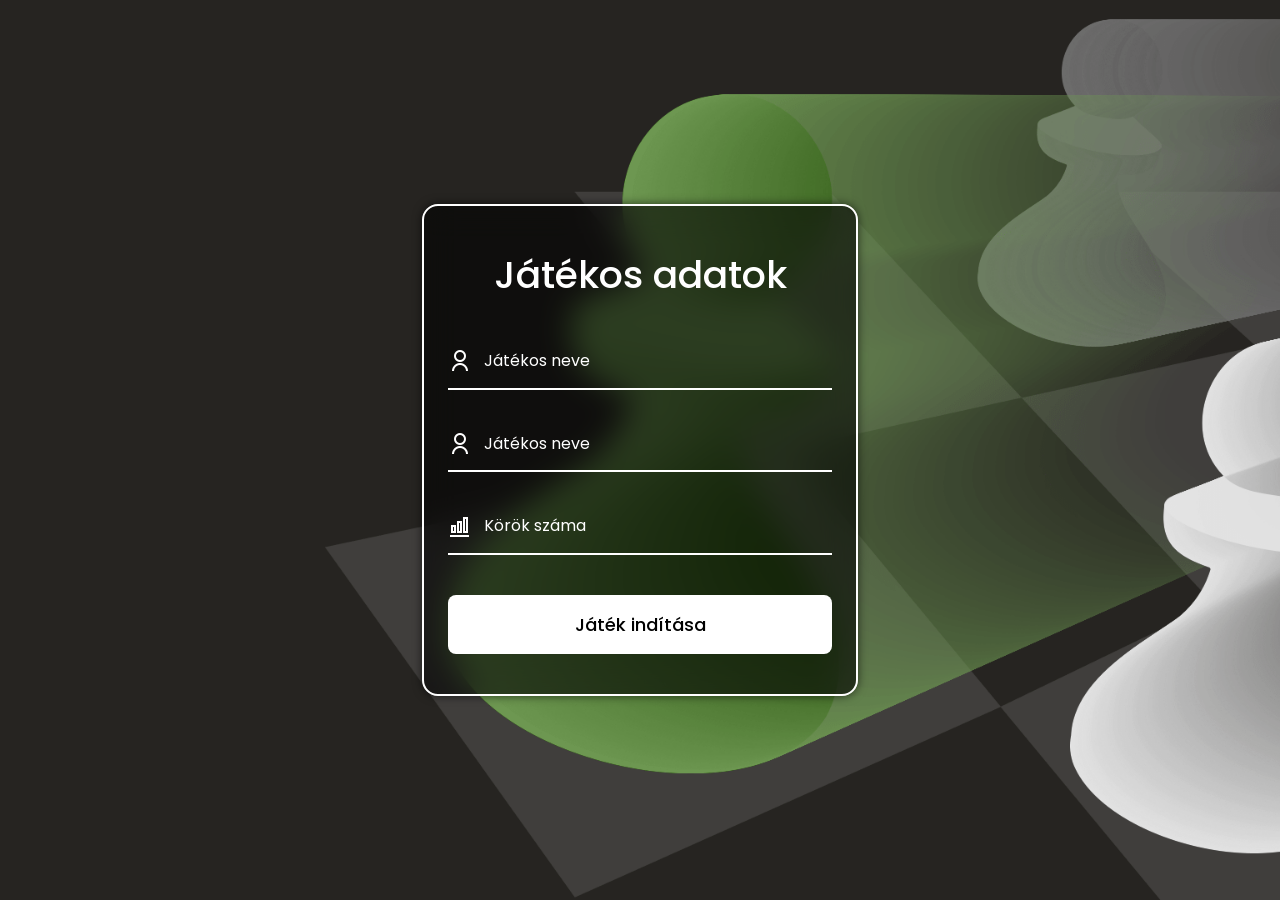
==== index.html @ 1ba5b7ce "Outcome popup, reset game fixes" ====
<!DOCTYPE html>
<html lang="hu">
<head>
    <meta charset="UTF-8">
    <meta name="viewport" content="width=device-width, initial-scale=1.0">
    <meta name="description" content="">
    <meta name="keywords" content="">
    <meta name="author" content="">
    <link rel="icon" href="Assets/Others/favicon.svg" type="image/x-icon">
    <title>Bakonyi Bitfaragó Verseny 2023 - 2. forduló</title>
    <!--======== CSS ========-->
    <link rel="stylesheet" href="Fonts/remixicon.css">
    <link rel="stylesheet" href="CSS/style.css">
    <!--======== SCRIPTS ========-->
    <script defer src="JS/audios.js"></script>
    <script defer src="JS/pieces.js"></script>
    <script defer src="JS/script.js"></script>
</head>
<body>
    <!--======== NOTIFICATIONS ========-->
    <ul class="notifications"></ul>
    <!--======== PLAYER SELECTOR ========-->
    <section class="home active">
        <div class="home-container">
            <img src="Assets/Others/home.png" alt="Főoldal képe" class="home-img">
            <div class="home-data-container">
                <h1 class="home-title">Játékos adatok</h1>
                <div class="home-content">
                    <div class="home-input-container">
                        <i class="ri-user-line home-input-icon"></i>
                        <div class="home-input-box">
                            <input type="text" class="home-input" id="player1" maxlength="15" required>
                            <label for="player1" class="home-input-label">Játékos neve</label>
                        </div>
                    </div>
                    <div class="home-input-container">
                        <i class="ri-user-line home-input-icon"></i>
                        <div class="home-input-box">
                            <input type="text" class="home-input" id="player2" maxlength="15" required>
                            <label for="player2" class="home-input-label">Játékos neve</label>
                        </div>
                    </div>
                    <div class="home-input-container">
                        <i class="ri-numbers-line home-input-icon"></i>
                        <div class="home-input-box">
                            <input type="number" class="home-input" id="rounds" required>
                            <label for="rounds" class="home-input-label">Körök száma</label>
                        </div>
                    </div>
                </div>
                <button class="home-button" id="start">Játék indítása</button>
            </div>
        </div>
    </section>
    <!--======== MAIN ========-->
    <section class="game">
        <div class="game-container">
            <div class="data-container">
                <div class="player-component" data-player="Fekete" data-player-color="b">
                    <img src="Assets/Avatar/1.png" alt="Kép" class="player-avatar">
                    <div class="player-name"></div>
                    <div class="player-ability-container">
                        <div class="player-ability">
                            <div class="spell">
                                <div class="spell-image" data-name="Fagyasztás" title="Következő körből kizárja az ellenfelet"></div>
                            </div>
                        </div>
                        <div class="player-ability">
                            <div class="spell">
                                <div class="spell-image" data-name="Joker" title="A kiválasztott bábunak különleges képességet ad"></div>
                            </div>
                        </div>
                    </div>
                    <div class="player-captured"></div>
                </div>
                <div class="round-counter">
                    <p>Körök száma: <span class="round-number"></span></p>
                    <p>Jelenlegi kör: <span class="curr-round-number">0</span></p>
                </div>
                <div class="player-component" data-player="Fehér" data-player-color="w">
                    <img src="Assets/Avatar/2.png" alt="Kép" class="player-avatar">
                    <div class="player-name"><span>0</span></div>
                    <div class="player-ability-container">
                        <div class="player-ability">
                            <div class="spell">
                                <div class="spell-image" data-name="Fagyasztás" title="Következő körből kizárja az ellenfelet"></div>
                            </div>
                        </div>
                        <div class="player-ability">
                            <div class="spell">
                                <div class="spell-image" data-name="Joker" title="A kiválasztott bábunak különleges képességet ad"></div>
                            </div>
                        </div>
                    </div>
                    <div class="player-captured"></div>
                </div>
            </div>
            <!--======== BOARD ========-->
            <div class="game-board">
                <svg viewBox="0 0 100 150" class="notation">
                    <text x="2" y="3.5">12</text>
                    <text x="2" y="16">11</text>
                    <text x="2" y="28.5">10</text>
                    <text x="2" y="41">9</text>
                    <text x="2" y="53.5">8</text>
                    <text x="2" y="66">7</text>
                    <text x="2" y="78.5">6</text>
                    <text x="2" y="91">5</text>
                    <text x="2" y="103.5">4</text>
                    <text x="2" y="116">3</text>
                    <text x="2" y="128.5">2</text>
                    <text x="2" y="141">1</text>
                    <text x="10.35" y="148.875">a</text>
                    <text x="22.85" y="148.875">b</text>
                    <text x="35.35" y="148.875">c</text>
                    <text x="47.85" y="148.875">d</text>
                    <text x="60.35" y="148.875">e</text>
                    <text x="72.85" y="148.875">f</text>
                    <text x="85.35" y="148.875">g</text>
                    <text x="97.85" y="148.875">h</text>
                </svg>
                <div class="highlight"></div>
                <div class="hover"></div>
            </div>
        </div>
        <!--======== OUTCOME ========-->
        <div class="outcome">
            <span class="layer reset-game"></span>
            <div class="modal-box">
                <i class="ri-vip-crown-2-line"></i>
                <h2>Játék vége!</h2>
                <h3></h3>
                <div class="modal-box-players">
                    <div class="modal-box-player">
                        <img src="Assets/Avatar/1.png">
                        <p>Pontok: <span></span></p>
                    </div>
                    <p>vs</p>
                    <div class="modal-box-player">
                        <img src="Assets/Avatar/2.png">
                        <p>Pontok: <span></span></p>
                    </div>
                </div>
                <div class="modal-buttons">
                    <button class="modal-button" id="home">Főmenü</button>
                    <button class="modal-button reset-game">Újrakezdés</button>
                </div>
            </div>
        </div>
        <!--======== RESET GAME ========-->
        <div class="reset-game-button reset-game"><i class="ri-refresh-line"></i> Újrakezdés</div>
    </section>
</body>
</html>
---- CSS/style.css ----
@import url('https://fonts.googleapis.com/css2?family=Inter:wght@400;500;700&family=Open+Sans:wght@400;500;600&family=Poppins:wght@400;500;600&display=swap');

/* ========== REUSABLE ========== */
:root{
    --primary-color: #474448;
    --secondary-color: #706F6F;
    --text-color: #B0B5B3;
    --title-color: #F1F0EA;
    --white-color: #fff;

    --success: #0ABF30;
    --error: #E24D4C;
    --warning: #E9BD0C;
    --info: #3498DB;

    --font-family: 'Poppins', sans-serif;

    --font-size-1: 38px;
    --font-size-2: 32px;
    --font-size-3: 24px;
    --font-size-4: 18px;

    --font-weight-400: 400;
    --font-weight-500: 500;
    --font-weight-600: 600;

    --transition-1: 0.25s ease;
    --transition-2: 0.5s ease-in-out;
}

*{
    margin: 0;
    padding: 0;
    box-sizing: border-box;
    font-family: var(--font-family), Helvetica, sans-serif;
    user-select: none;
    -moz-user-select: none;
    -webkit-text-select: none;
    -webkit-user-select: none;
    -webkit-user-drag: none;
}

body{
    display: flex;
    justify-content: center;
    align-items: center;
    min-height: 100dvh;
    background: var(--primary-color);
}

main{
    display: flex;
    justify-content: center;
    margin: 0;
}

.container{
    max-width: 1024px;
    height: 100%;
    margin-inline: 1.5rem;
}

input,
button{
    border: none;
    outline: none;
}

a{
    text-decoration: none;
}

li{
    list-style: none;
}

img{
    max-width: 100%;
    height: auto;
}

.section-title{
    position: relative;
    text-align: center;
    font-size: var(--font-size-1);
    font-weight: var(--font-weight-600);
    color: var(--title-color);
    margin: 1.5rem 0 1.5rem 1.5rem;
}

.horizontal-rule{
    max-width: 80%;
    margin: 0 auto;
    border: 1px solid var(--text-color);
    margin-top: 1rem;
    margin-bottom: 1rem;
}

/* ========== ACTIVE SECTION ========== */
section{
    display: none;
}

section.active{
    display: block;
    animation: fade 0.7s ease backwards;
}

@keyframes fade{
    0%{
        opacity: 0;
    }
    100%{
        opacity: 1;
    }
}

/* ========== SCROLLBAR ========== */
::-webkit-scrollbar{
    width: 0.6rem;
    border-radius: 0.5rem;
    background-color: var(--primary-color);
}

::-webkit-scrollbar-thumb{
    border-radius: 0.5rem;
    background-color: var(--secondary-color);
}

::-webkit-scrollbar-thumb:hover{
    background-color: var(--text-color);
}

/* ========== HOME ========== */
.home-container{
    position: relative;
    display: flex;
    height: 100vh;
    width: 100vw;
    justify-content: center;
    align-items: center;
}

.home-img{
    position: absolute;
    width: 100%;
    height: 100%;
    object-fit: cover;
    object-position: center;
}

.home-data-container{
    position: relative;
    background: rgba(0, 0, 0, 0.6);
    box-shadow: 0 0 10px rgba(0, 0, 0, 0.6);
    border: 2px solid var(--white-color);
    margin-inline: 1.5rem;
    padding: 2.5rem 1.5rem;
    border-radius: 1rem;
    backdrop-filter: blur(1rem);
}

.home-title{
    text-align: center;
    font-size: var(--font-size-1);
    font-weight: var(--font-weight-500);
    color: var(--white-color);
    margin-bottom: 2rem;
}

.home-content,
.home-input-container{
    display: grid;
}

.home-content{
    row-gap: 1.75rem;
    margin-bottom: 1.5rem;
}

.home-input-container{
    grid-template-columns: max-content 1fr;
    align-items: center;
    column-gap: 0.75rem;
    border-bottom: 2px solid var(--white-color);
}

.home-input-icon{
    font-size: var(--font-size-3);
    color: var(--white-color);
}

.home-input-box{
    position: relative;
    width: 100%;
    padding-block: 0.8rem;
    color: var(--white-color);
    z-index: 1;
}

.home-input{
    position: relative;
    width: 100%;
    background: none;
    color: var(--white-color);
    font-size: var(--font-size-4);
}

.home-input::-webkit-outer-spin-button,
.home-input::-webkit-inner-spin-button{
    -webkit-appearance: none;
    margin: 0;
}

.home-input-label{
    position: absolute;
    left: 0;
    top: 13px;
    font-weight: var(--font-weight-400);
    transition: var(--transition-1);
}

.home-button{
    width: 100%;
    margin-top: 1rem;
    padding: 1rem;
    border-radius: 0.5rem;
    background-color: var(--white-color);
    font-weight: var(--font-weight-500);
    font-size: var(--font-size-4);
    cursor: pointer;
}

.home-input:focus + .home-input-label,
.home-input:valid + .home-input-label{
    top: -12px;
    font-size: 15px;
}

/* ========== PLAYER SELECTOR ========== */
.player-container{
    display: flex;
    flex-direction: column;
    justify-content: center;
    align-items: center;
    gap: 3.5rem;
    margin-top: 2.5rem;
}

.player-input{
    position: relative;
    width: 250px;
}

.player-input input{
    text-align: center;
    width: 100%;
    padding: 10px;
    border: 1px solid var(--secondary-color);
    background: var(--primary-color);
    color: var(--title-color);
    font-size: var(--font-size-3);
    border-radius: 5px;
    outline: none;
}

.player-input span{
    position: absolute;
    left: calc(50% - 75px);
    padding: 10px;
    pointer-events: none;
    font-size: var(--font-size-3);
    color: var(--text-color);
    text-transform: uppercase;
    transition: var(--transition-1);
}

.player-input input:valid ~ span,
.player-input input:focus ~ span{
    color: var(--title-color);
    transform: translateY(-18px);
    font-size: var(--font-size-3);
    padding: 0 10px;
    background: var(--primary-color);
    border-left: 1px solid var(--title-color);
    border-right: 1px solid var(--title-color);
}

.player-input input:valid,
.player-input input:focus{
    border: 1px solid var(--title-color);
}

.player-input input::-webkit-outer-spin-button,
.player-input input::-webkit-inner-spin-button{
    -webkit-appearance: none;
    margin: 0;
}

.button{
    display: grid;
    place-items: center;
    height: 60px;
    width: 150px;
    font-size: var(--font-size-4);
    background: var(--secondary-color);
    color: var(--text-color);
    border-radius: 5px;
    overflow: hidden;
    cursor: pointer;
    transition: var(--transition-1);
}

.button:hover{
    background: var(--title-color);
    color: var(--primary-color);
}

.player-input-err{
    border: 1px solid #e91e63 !important;
    animation: bounce 0.5s cubic-bezier(.175, .885, .32, 1.275);
}

@keyframes bounce{
    0%{
        transform: translateX(0);
    }
    25%{
        transform: translateX(20px);
    }
    50%{
        transform: translateX(-20px);
    }
    100%{
        transform: translateX(0);
    }
}

/* ========== BOARD ========== */
.reset-game-button{
    position: fixed;
    bottom: 1rem;
    left: 1rem;
    font-size: var(--font-size-4);
    font-weight: var(--font-weight-400);
    color: var(--title-color);
    cursor: pointer;
}

.game-container{
    display: flex;
    gap: 4.5rem;
}

.data-container{
    display: flex;
    flex-direction: column;
    align-items: center;
    justify-content: center;
    row-gap: 3rem;
}

.game-board{
    position: relative;
    width: 480px;
    height: 720px;
    background-image: url(/Assets/Board/board.png);
    background-size: 100%;
    border-radius: 3px;
}

.notation{
    position: absolute;
    left: 0;
    top: 0;
    transform: translate(-5%, 2.6%);
}

.notation text{
    fill: var(--title-color);
    opacity: 0.7;
    font-size: 2.5px;
    font-weight: var(--font-weight-500);
}

.player-component{
    position: relative;
    display: flex;
    flex-direction: column;
    justify-content: flex-start;
    align-items: center;
    max-width: 100%;
    gap: 1.2rem;
}

.player-avatar{
    position: relative;
    overflow: hidden;
    border-radius: 0.3rem;
    max-width: 75px;
    max-height: 75px;
}

.player-name{
    color: var(--title-color);
    font-size: var(--font-size-4);
}

.player-name span{
    position: relative;
    color: var(--text-color);
    font-size: 1rem;
    margin-left: 0.5rem;
}

.player-name span::before{
    content: '+';
    margin-right: 0.15rem;
}

.player-captured{
    display: flex;
    flex-wrap: wrap;
    align-items: center;
    justify-content: center;
    gap: 0.2rem;
    height: 1.5rem;
    width: 14rem;
}

.player-captured > span{
    display: inline-block;
    background-repeat: no-repeat;
    background-size: 100%;
    background-color: var(--text-color);
    border-radius: 0.5rem;
    height: 1.5rem;
    width: 1.5rem;
}

.round-counter p{
    font-size: var(--font-size-3);
    font-weight: var(--font-weight-500);
    color: var(--text-color);
}

.round-counter p span{
    color: var(--title-color);
}

.player-ability-container{
    display: flex;
    justify-content: space-between;
    gap: 0.5rem;
}

.player-ability{
    height: 45px;
    width: 45px;
    cursor: pointer;
}

.player-ability .spell{
    height: 100%;
    width: 100%;
    background-color: #779954;
    border-radius: 0.3rem;
    padding: 0.2rem;
    overflow: hidden;
}

.player-ability .spell.inactive{
    opacity: 0.2;
    cursor: not-allowed;
}

.player-ability .spell-image{
    width: 100%;
    height: 100%;
    background-position: 50% 100%;
    background-repeat: no-repeat;
    background-size: contain;
}

[data-name="Fagyasztás"]{
    background-image: url(/Assets/Ability/freeze.png); /*Forrás: https: //thenounproject.com/browse/icons/term/freeze/ */
}

[data-name="Joker"]{
    background-image: url(/Assets/Ability/joker.png); /* Forrás: https: //thenounproject.com/icon/joker-3370729/ */
}

/* ========== WHITE CAPTURED FIGURES ========== */
/* Az összes felhasznált bábu és a játéktábla a chess.com hivatalos oldaláról származik */
[data-piece="wp"]{
    background-image: url(/Assets/Figures/wp.png);
}

[data-piece="wr"]{
    background-image: url(/Assets/Figures/wr.png);
}

[data-piece="wn"]{
    background-image: url(/Assets/Figures/wn.png);
}

[data-piece="wb"]{
    background-image: url(/Assets/Figures/wb.png);
}

[data-piece="wq"]{
    background-image: url(/Assets/Figures/wq.png);
}

[data-piece="wk"]{
    background-image: url(/Assets/Figures/wk.png);
}

/* ========== BLACK CAPTURED FIGURES ========== */
[data-piece="bp"]{
    background-image: url(/Assets/Figures/bp.png);
}

[data-piece="br"]{
    background-image: url(/Assets/Figures/br.png);
}

[data-piece="bn"]{
    background-image: url(/Assets/Figures/bn.png);
}

[data-piece="bb"]{
    background-image: url(/Assets/Figures/bb.png);
}

[data-piece="bq"]{
    background-image: url(/Assets/Figures/bq.png);
}

[data-piece="bk"]{
    background-image: url(/Assets/Figures/bk.png);
}

/* ========== BOARD FIGURES ========== */
.piece{
    position: absolute;
    overflow: hidden;
    left: 0;
    top: 0;
    background-size: 100%;
    cursor: grab;
    height: 8.333333333333%;
    width: 12.5%;
    z-index: 2;
}

.piece[data-direction="up"]::before,
.piece[data-direction="down"]::before{
    position: absolute;
    font-size: var(--font-size-4);
    font-weight: var(--font-weight-600);
    color: var(--primary-color);
    left: 0.25rem;
    z-index: 3;
}

.piece[data-direction="up"]::before{
    content: '\2191';
    top: 0.15rem;
}

.piece[data-direction="down"]::before{
    content: '\2193';
    bottom: 0.15rem;
}

.highlight{
    position: absolute;
    top: 0;
    left: 0;
    width: 12.5%;
    height: 8.333333333333%;
    background-color: rgba(255, 255, 51);
    opacity: 0;
}

.hover{
    position: absolute;
    top: 0;
    left: 0;
    width: 12.5%;
    height: 8.333333333333%;
    background: none;
    border: 3px inset var(--text-color);
    opacity: 0;
}

.hint{
    position: absolute;
    top: 0;
    left: 0;
    width: 12.5%;
    height: 8.333333333333%;
    border-radius: 50%;
    background-clip: content-box;
    padding: 4.2%;
    background-color: rgba(0,0,0,0.1);
}

[data-hint="capture-hint"]{
    position: absolute;
    top: 0;
    left: 0;
    width: 12.5%;
    height: 8.333333333333%;
    border-radius: 50%;
    background-clip: content-box;
    border: 5px solid rgba(0, 0, 0, .1);
    z-index: 100;
}

/* ========== NOTIFICATIONS ========== */
.notifications{
    position: fixed;
    top: 1rem;
    right: 1rem;
    z-index: 100;
}

.notifications :where(.toast, .column){
    display: flex;
    align-items: center;
}

.notifications .toast{
    position: relative;
    width: 400px;
    list-style: none;
    border-radius: 1rem;
    padding: 1rem;
    margin-bottom: 1rem;
    background: var(--secondary-color);
    border-left: 0.25rem solid var(--title-color);
    color: var(--title-color);
    justify-content: space-between;
    overflow: hidden;
    transition: var(--transition-2);
}

.notifications .toast::before{
    position: absolute;
    content: '';
    height: 3px;
    width: 100%;
    bottom: 0;
    right: 0;
    animation: fade 5s linear forwards;
}

@keyframes fade{
    100%{
        right: 100%;
    }
}

.toast.success::before{
    background: var(--success);
}

.toast.success .column i{
    color: var(--success);
}

.toast.error::before{
    background: var(--error);
}

.toast.error .column i{
    color: var(--error);
}

.toast.warning::before{
    background: var(--warning);
}

.toast.warning .column i{
    color: var(--warning);
}

.toast.info::before{
    background: var(--info);
}

.toast.info .column i{
    color: var(--info);
}

.toast .column i{
    font-size: var(--font-size-3);
}

.toast .column span{
    font-size: 1rem;
    margin-left: 1rem;
}

.toast i:last-child{
    cursor: pointer;
}

/* ========== OUTCOME ========== */
.outcome{
    position: fixed;
    justify-content: center;
    align-items: center;
    top: 0;
    left: 0;
    width: 100%;
    height: 100%;
    display: none;
    pointer-events: none;
    transition: var(--transition-2);
    z-index: 100;
}

.outcome.active{
    display: flex;
    pointer-events: auto;
}

.outcome .layer{
    position: absolute;
    top: 0;
    left: 0;
    width: 100%;
    height: 100%;
    background: rgba(0, 0, 0, 0.7);
}

.modal-box{
    display: flex;
    flex-direction: column;
    align-items: center;
    justify-content: center;
    max-width: 380px;
    width: 100%;
    border-radius: 1rem;
    background-color: var(--title-color);
    padding: 1.5rem 1rem;
    z-index: 110;
}

.modal-box i{
    font-size: var(--font-size-1);
    font-weight: var(--font-weight-400);
    color: var(--primary-color);
}

.modal-box h2,
.modal-box h3{
    color: var(--primary-color);
    font-weight: var(--font-weight-600);
}

.modal-box h3 span{
    color: var(--success);
}

.modal-box .modal-box-players{
    display: flex;
    justify-content: center;
    align-items: center;
    margin-top: 1.5rem;
    gap: 1.5rem;
}

.modal-box .modal-box-players img{
    border: 4px solid var(--primary-color);
    max-width: 70px;
    height: auto;
}

.modal-box .modal-box-players img[data-winner]{
    border: 4px solid var(--success);
}

.modal-box .modal-box-players > p{
    font-size: var(--font-size-3);
    font-weight: var(--font-weight-500);
    color: var(--primary-color);
    margin-bottom: 1.5rem;
}

.modal-box-points{
    display: flex;
    justify-content: space-between;
    align-items: center;
    margin-top: 1.5rem;
    width: 100%;
    padding: 0 6rem;
}

.modal-buttons{
    display: flex;
    justify-content: center;
    align-items: center;
    gap: 1.5rem;
    margin-top: 1.5rem;
}

.modal-button{
    font-size: var(--font-size-4);
    font-weight: var(--font-weight-400);
    color: var(--white-color);
    padding: 0.5rem 1rem;
    border: none;
    background: var(--primary-color);
    border-radius: 0.5rem;
    box-shadow: 0 5px 10px rgba(0, 0, 0, 0.1);
    cursor: pointer;
    transition: var(--transition-1);
}

.modal-button:hover{
    background: var(--white-color);
    color: var(--primary-color);
    box-shadow: inset 0 0 5px var(--primary-color);
}

/* ========== MEDIA QUERY ========== */
@media screen and (max-width: 800px){
    section{
        display: none !important;
    }
    body::before{
        content: "Ez a felbontás nem támogatott! :(";
        font-size: var(--font-size-1);
        font-weight: var(--font-weight-600);
        color: var(--title-color);
        text-align: center;
        display: block;
        padding: 20px;
    }
}
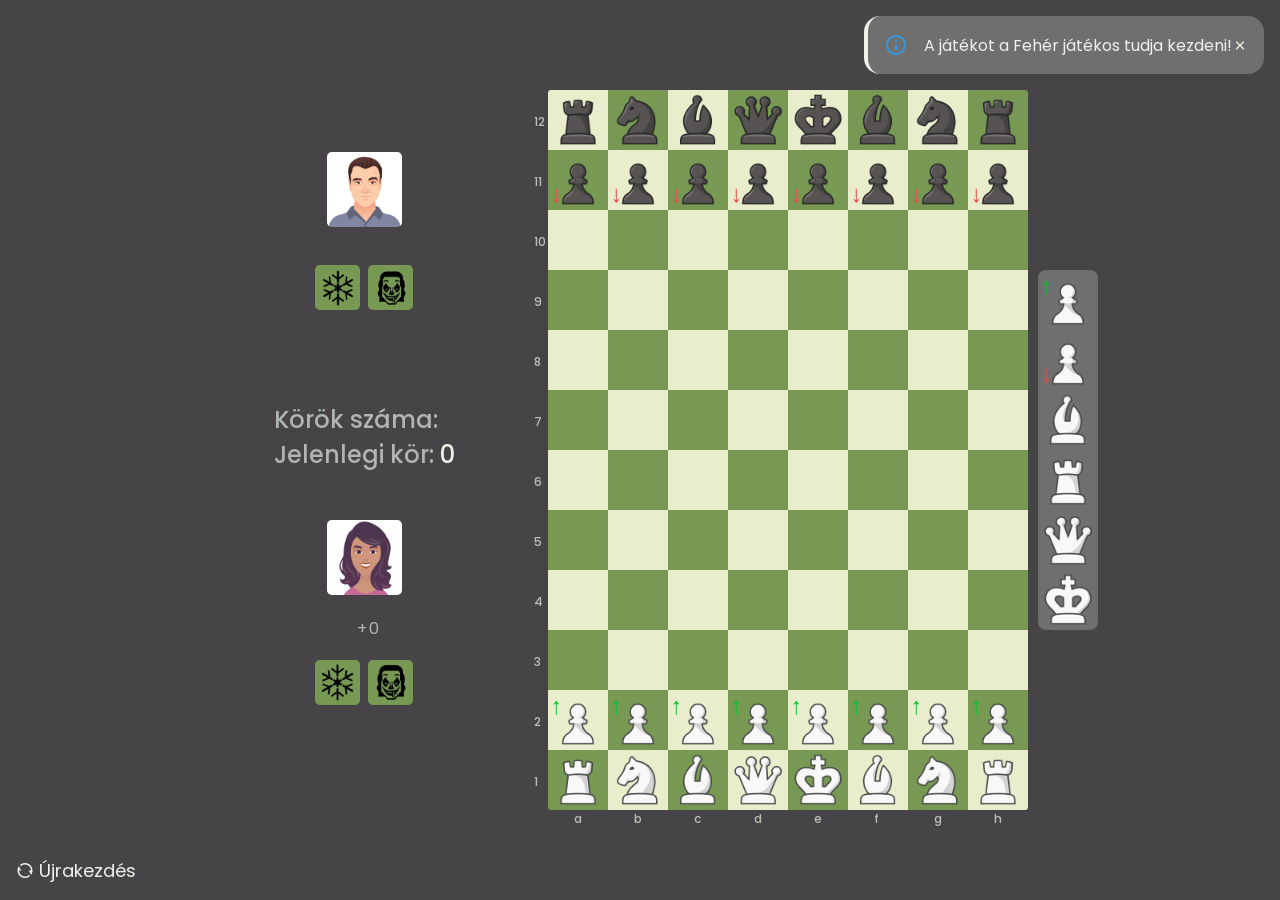
==== commit 0b520961: "Joker selection css update" ====
--- a/index.html
+++ b/index.html
@@ -20,7 +20,7 @@
     <!--======== NOTIFICATIONS ========-->
     <ul class="notifications"></ul>
     <!--======== PLAYER SELECTOR ========-->
-    <section class="home active">
+    <section class="home">
         <div class="home-container">
             <img src="Assets/Others/home.png" alt="Főoldal képe" class="home-img">
             <div class="home-data-container">
@@ -53,7 +53,7 @@
         </div>
     </section>
     <!--======== MAIN ========-->
-    <section class="game">
+    <section class="game active">
         <div class="game-container">
             <div class="data-container">
                 <div class="player-component" data-player="Fekete" data-player-color="b">
@@ -121,6 +121,38 @@
                 </svg>
                 <div class="highlight"></div>
                 <div class="hover"></div>
+                <div class="promotion active">
+                    <!---
+                    data-piece is loaded from js in the same color as the selected piece
+                    every piece except the selected (if its not a pawn both direction (up/down))
+                    
+                        function getOtherPieces(selectedPieceName) {
+                        const selectedPieceColor = selectedPieceName.charAt(0);
+                        return pieces.filter(piece => piece.name.charAt(0) === selectedPieceColor && piece.name !== selectedPieceName)
+                                    .map(piece => piece.name);
+                    }
+
+                    // Example usage:
+                    const selectedPieceName = 'wp'; // Example: The selected piece is a white pawn
+                    const otherPieces = getOtherPieces(selectedPieceName);
+
+                    1. add highlight if there is a preselected element
+                       remove if there was a click on an element
+                    2. get the attribute from the promotion piece and set it to the preselected
+
+                    3. data-original-piece attribute (to save current element)
+                       data-original-direction (for pawn)
+
+                    4. after a step, check if the element has an attribute of data-original-piece -> set back default
+                       check for further attributes (original direction)
+                     -->
+                    <div class="promotion-piece" data-piece="wp" data-direction="up"></div>
+                    <div class="promotion-piece" data-piece="wp" data-direction="down"></div>
+                    <div class="promotion-piece" data-piece="wb"></div>
+                    <div class="promotion-piece" data-piece="wr"></div>
+                    <div class="promotion-piece" data-piece="wq"></div>
+                    <div class="promotion-piece" data-piece="wk"></div>
+                </div>
             </div>
         </div>
         <!--======== OUTCOME ========-->
--- a/CSS/style.css
+++ b/CSS/style.css
@@ -555,23 +555,29 @@
 }
 
 .piece[data-direction="up"]::before,
-.piece[data-direction="down"]::before{
-    position: absolute;
-    font-size: var(--font-size-4);
+.promotion-piece[data-direction="up"]::before,
+.piece[data-direction="down"]::before,
+.promotion-piece[data-direction="down"]::before{
+    position: absolute;
+    font-size: var(--font-size-3);
     font-weight: var(--font-weight-600);
     color: var(--primary-color);
-    left: 0.25rem;
+    left: 0.15rem;
     z-index: 3;
 }
 
-.piece[data-direction="up"]::before{
+.piece[data-direction="up"]::before,
+.promotion-piece[data-direction="up"]::before{
     content: '\2191';
     top: 0.15rem;
-}
-
-.piece[data-direction="down"]::before{
+    color: var(--success);
+}
+
+.piece[data-direction="down"]::before,
+.promotion-piece[data-direction="down"]::before{
     content: '\2193';
     bottom: 0.15rem;
+    color: var(--error);
 }
 
 .highlight{
@@ -605,6 +611,35 @@
     background-clip: content-box;
     padding: 4.2%;
     background-color: rgba(0,0,0,0.1);
+}
+
+.promotion{
+    position: absolute;
+    display: none;
+    flex-direction: column;
+    right: -70px;
+    top: 180px;
+    background-color: var(--secondary-color);
+    border-radius: 0.5rem;
+}
+
+.promotion.active{
+    display: flex;
+}
+
+.promotion-piece{
+    position: relative;
+    background-size: 100%;
+    overflow: hidden;
+    width: 60px;
+    height: 60px;
+    transition: var(--transition-1);
+    border-radius: 0.5rem;
+    cursor: pointer;
+}
+
+.promotion-piece:hover{
+    box-shadow: inset 0 0 5px var(--title-color);
 }
 
 [data-hint="capture-hint"]{
@@ -828,7 +863,7 @@
 }
 
 /* ========== MEDIA QUERY ========== */
-@media screen and (max-width: 800px){
+@media screen and (max-width: 940px){
     section{
         display: none !important;
     }
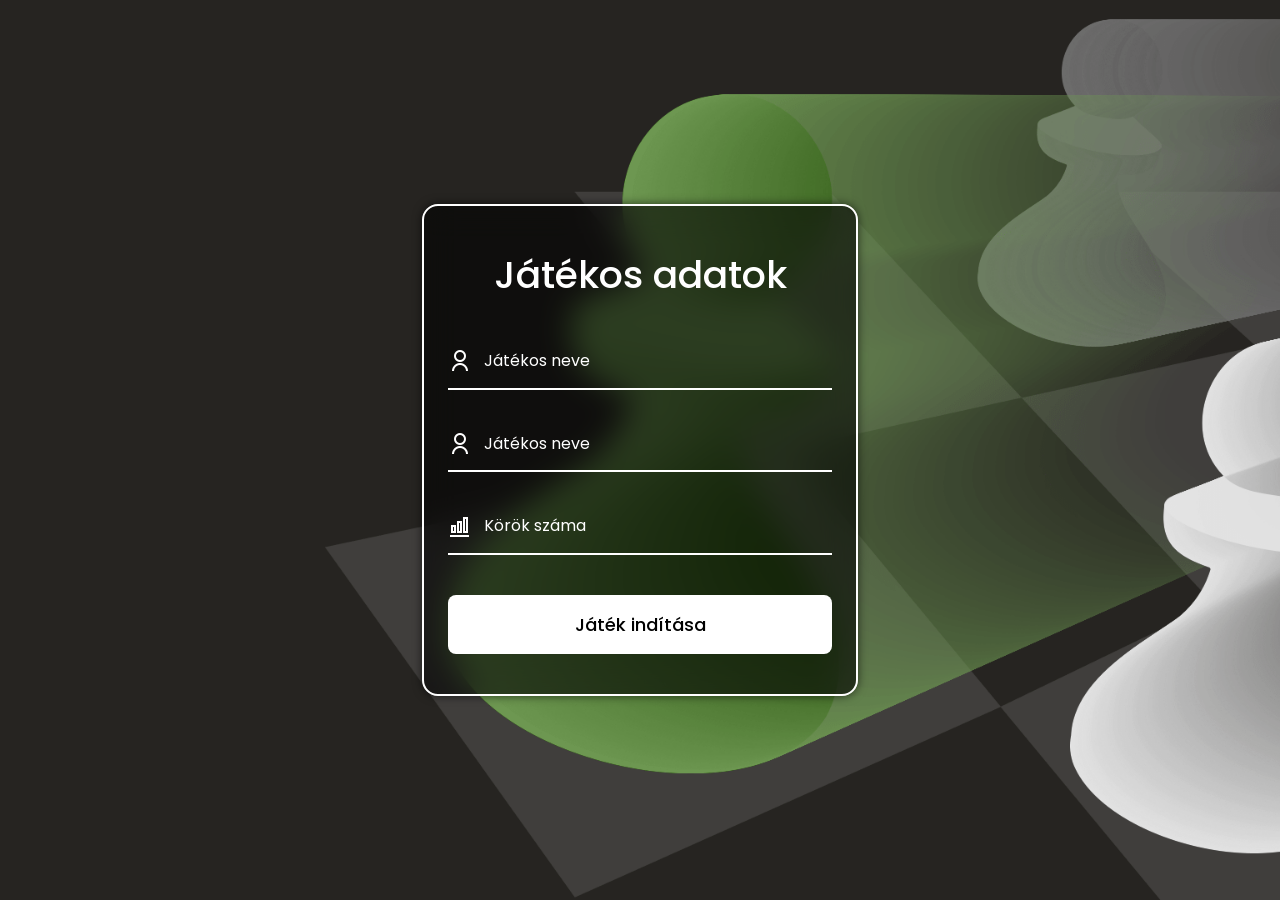
==== commit 1bbbaf8f: "Last step -> check end-game" ====
--- a/index.html
+++ b/index.html
@@ -1,11 +1,13 @@
 <!DOCTYPE html>
 <html lang="hu">
 <head>
+    <!-- !Az összes felhasznált bábu és a játéktábla a chess.com hivatalos oldaláról származik! -->
+    <!--======== METADATA ========-->
     <meta charset="UTF-8">
     <meta name="viewport" content="width=device-width, initial-scale=1.0">
-    <meta name="description" content="">
-    <meta name="keywords" content="">
-    <meta name="author" content="">
+    <meta name="description" content="Játssz online sakkot kihívással! Az alapfelállás a hagyományos sakkhoz hasonló, de a játék szabályai néhány eltéréssel rendelkeznek. Fedezd fel a sakk új dimenzióját ezen izgalmas játék során.">
+    <meta name="keywords" content="online sakk, sakk játék, 8x12 sakk tábla, különleges képességek, joker lépés, dupla lépés">
+    <meta name="author" content="Nyíregyházi Kölcsey Ferenc Gimnázium 12.C Informatika Tagozat">
     <link rel="icon" href="Assets/Others/favicon.svg" type="image/x-icon">
     <title>Bakonyi Bitfaragó Verseny 2023 - 2. forduló</title>
     <!--======== CSS ========-->
@@ -19,8 +21,8 @@
 <body>
     <!--======== NOTIFICATIONS ========-->
     <ul class="notifications"></ul>
-    <!--======== PLAYER SELECTOR ========-->
-    <section class="home">
+    <!--======== HOME ========-->
+    <section class="home active">
         <div class="home-container">
             <img src="Assets/Others/home.png" alt="Főoldal képe" class="home-img">
             <div class="home-data-container">
@@ -53,12 +55,13 @@
         </div>
     </section>
     <!--======== MAIN ========-->
-    <section class="game active">
+    <section class="game">
         <div class="game-container">
+            <!--======== PLAYERS ========-->
             <div class="data-container">
                 <div class="player-component" data-player="Fekete" data-player-color="b">
                     <img src="Assets/Avatar/1.png" alt="Kép" class="player-avatar">
-                    <div class="player-name"></div>
+                    <div class="player-name"><span>0</span></div>
                     <div class="player-ability-container">
                         <div class="player-ability">
                             <div class="spell">
@@ -121,38 +124,7 @@
                 </svg>
                 <div class="highlight"></div>
                 <div class="hover"></div>
-                <div class="promotion active">
-                    <!---
-                    data-piece is loaded from js in the same color as the selected piece
-                    every piece except the selected (if its not a pawn both direction (up/down))
-                    
-                        function getOtherPieces(selectedPieceName) {
-                        const selectedPieceColor = selectedPieceName.charAt(0);
-                        return pieces.filter(piece => piece.name.charAt(0) === selectedPieceColor && piece.name !== selectedPieceName)
-                                    .map(piece => piece.name);
-                    }
-
-                    // Example usage:
-                    const selectedPieceName = 'wp'; // Example: The selected piece is a white pawn
-                    const otherPieces = getOtherPieces(selectedPieceName);
-
-                    1. add highlight if there is a preselected element
-                       remove if there was a click on an element
-                    2. get the attribute from the promotion piece and set it to the preselected
-
-                    3. data-original-piece attribute (to save current element)
-                       data-original-direction (for pawn)
-
-                    4. after a step, check if the element has an attribute of data-original-piece -> set back default
-                       check for further attributes (original direction)
-                     -->
-                    <div class="promotion-piece" data-piece="wp" data-direction="up"></div>
-                    <div class="promotion-piece" data-piece="wp" data-direction="down"></div>
-                    <div class="promotion-piece" data-piece="wb"></div>
-                    <div class="promotion-piece" data-piece="wr"></div>
-                    <div class="promotion-piece" data-piece="wq"></div>
-                    <div class="promotion-piece" data-piece="wk"></div>
-                </div>
+                <div class="promotion"></div>
             </div>
         </div>
         <!--======== OUTCOME ========-->
--- a/CSS/style.css
+++ b/CSS/style.css
@@ -1,5 +1,4 @@
 @import url('https://fonts.googleapis.com/css2?family=Inter:wght@400;500;700&family=Open+Sans:wght@400;500;600&family=Poppins:wght@400;500;600&display=swap');
-
 /* ========== REUSABLE ========== */
 :root{
     --primary-color: #474448;
@@ -78,24 +77,6 @@
     max-width: 100%;
     height: auto;
 }
-
-.section-title{
-    position: relative;
-    text-align: center;
-    font-size: var(--font-size-1);
-    font-weight: var(--font-weight-600);
-    color: var(--title-color);
-    margin: 1.5rem 0 1.5rem 1.5rem;
-}
-
-.horizontal-rule{
-    max-width: 80%;
-    margin: 0 auto;
-    border: 1px solid var(--text-color);
-    margin-top: 1rem;
-    margin-bottom: 1rem;
-}
-
 /* ========== ACTIVE SECTION ========== */
 section{
     display: none;
@@ -237,7 +218,7 @@
     font-size: 15px;
 }
 
-/* ========== PLAYER SELECTOR ========== */
+/* ---------- PLAYER SELECTOR ---------- */
 .player-container{
     display: flex;
     flex-direction: column;
@@ -383,6 +364,7 @@
     font-weight: var(--font-weight-500);
 }
 
+/* ---------- PLAYER DATA ---------- */
 .player-component{
     position: relative;
     display: flex;
@@ -448,6 +430,7 @@
     color: var(--title-color);
 }
 
+/* ---------- ABILITIES ---------- */
 .player-ability-container{
     display: flex;
     justify-content: space-between;
@@ -490,8 +473,7 @@
     background-image: url(/Assets/Ability/joker.png); /* Forrás: https: //thenounproject.com/icon/joker-3370729/ */
 }
 
-/* ========== WHITE CAPTURED FIGURES ========== */
-/* Az összes felhasznált bábu és a játéktábla a chess.com hivatalos oldaláról származik */
+/* ---------- WHITE PIECES ---------- */
 [data-piece="wp"]{
     background-image: url(/Assets/Figures/wp.png);
 }
@@ -516,7 +498,7 @@
     background-image: url(/Assets/Figures/wk.png);
 }
 
-/* ========== BLACK CAPTURED FIGURES ========== */
+/* ---------- BLACK PIECES ---------- */
 [data-piece="bp"]{
     background-image: url(/Assets/Figures/bp.png);
 }
@@ -541,7 +523,7 @@
     background-image: url(/Assets/Figures/bk.png);
 }
 
-/* ========== BOARD FIGURES ========== */
+/* ---------- PIECES ---------- */
 .piece{
     position: absolute;
     overflow: hidden;
@@ -554,9 +536,9 @@
     z-index: 2;
 }
 
-.piece[data-direction="up"]::before,
+.piece[data-piece$="p"][data-direction="up"]::before,
 .promotion-piece[data-direction="up"]::before,
-.piece[data-direction="down"]::before,
+.piece[data-piece$="p"][data-direction="down"]::before,
 .promotion-piece[data-direction="down"]::before{
     position: absolute;
     font-size: var(--font-size-3);
@@ -566,20 +548,21 @@
     z-index: 3;
 }
 
-.piece[data-direction="up"]::before,
+.piece[data-piece$="p"][data-direction="up"]::before,
 .promotion-piece[data-direction="up"]::before{
     content: '\2191';
     top: 0.15rem;
     color: var(--success);
 }
 
-.piece[data-direction="down"]::before,
+.piece[data-piece$="p"][data-direction="down"]::before,
 .promotion-piece[data-direction="down"]::before{
     content: '\2193';
     bottom: 0.15rem;
     color: var(--error);
 }
 
+/* ---------- VISUAL DESIGN ---------- */
 .highlight{
     position: absolute;
     top: 0;
@@ -613,18 +596,15 @@
     background-color: rgba(0,0,0,0.1);
 }
 
+/* ---------- PROMOTION ---------- */
 .promotion{
     position: absolute;
-    display: none;
+    display: flex;
     flex-direction: column;
     right: -70px;
     top: 180px;
     background-color: var(--secondary-color);
     border-radius: 0.5rem;
-}
-
-.promotion.active{
-    display: flex;
 }
 
 .promotion-piece{
@@ -863,7 +843,7 @@
 }
 
 /* ========== MEDIA QUERY ========== */
-@media screen and (max-width: 940px){
+@media screen and (max-width: 920px){
     section{
         display: none !important;
     }
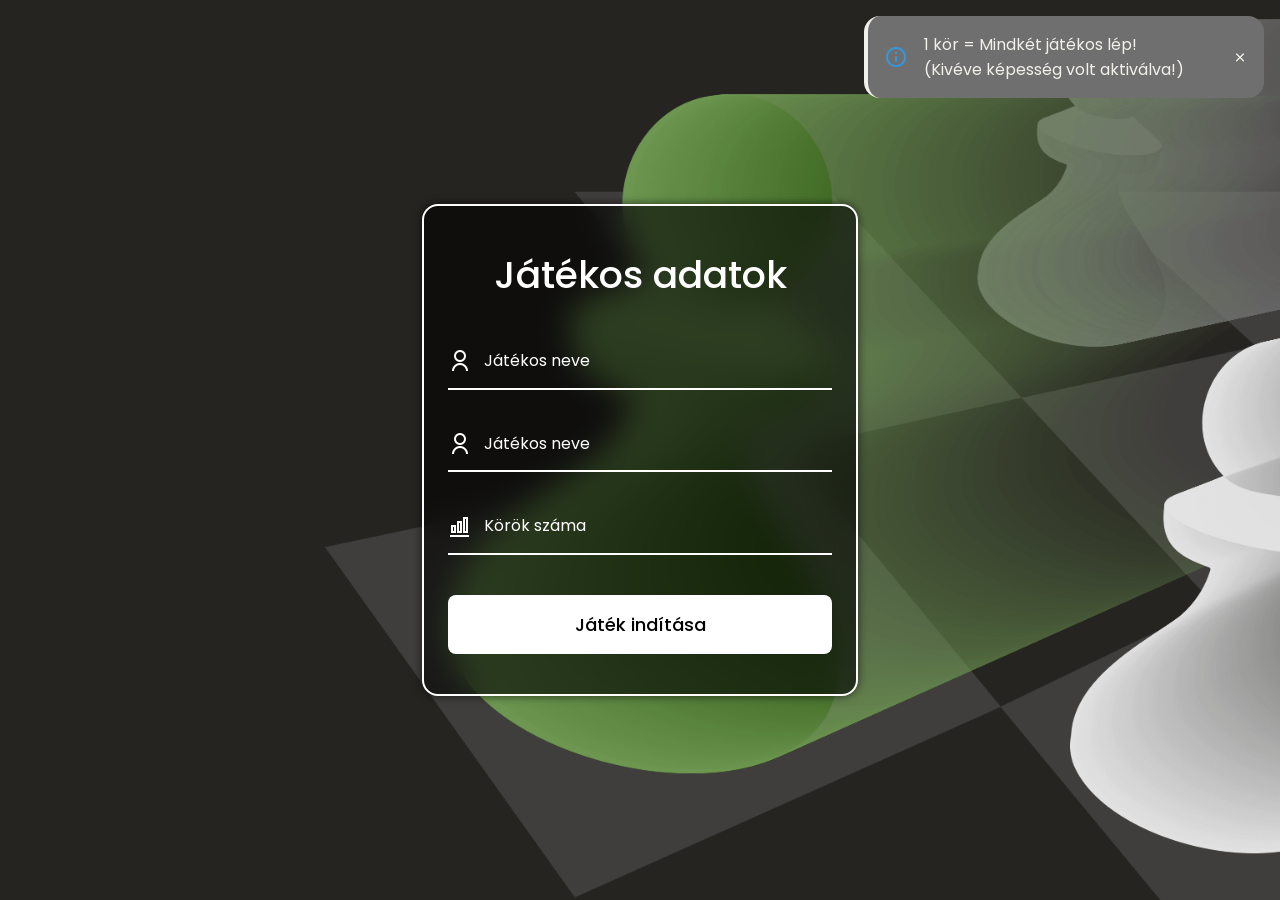
==== commit 0a5798d5: "End-game updates (check for possible steps is needed, if not end-game)" ====
--- a/index.html
+++ b/index.html
@@ -127,8 +127,8 @@
                 <div class="promotion"></div>
             </div>
         </div>
-        <!--======== OUTCOME ========-->
-        <div class="outcome">
+        <!--======== ENDGAME ========-->
+        <div class="endgame">
             <span class="layer reset-game"></span>
             <div class="modal-box">
                 <i class="ri-vip-crown-2-line"></i>
--- a/CSS/style.css
+++ b/CSS/style.css
@@ -542,8 +542,10 @@
 .promotion-piece[data-direction="down"]::before{
     position: absolute;
     font-size: var(--font-size-3);
+    font-size: var(--font-size-3);
     font-weight: var(--font-weight-600);
     color: var(--primary-color);
+    left: 0.15rem;
     left: 0.15rem;
     z-index: 3;
 }
@@ -553,6 +555,7 @@
     content: '\2191';
     top: 0.15rem;
     color: var(--success);
+    color: var(--success);
 }
 
 .piece[data-piece$="p"][data-direction="down"]::before,
@@ -560,6 +563,16 @@
     content: '\2193';
     bottom: 0.15rem;
     color: var(--error);
+    color: var(--error);
+}
+
+.piece[data-original-piece]::after{
+    content: '\2605';
+    position: absolute;
+    top: -0.25rem;
+    right: 0.1rem;
+    color: var(--warning);
+    font-size: var(--font-size-4);
 }
 
 /* ---------- VISUAL DESIGN ---------- */
@@ -723,8 +736,8 @@
     cursor: pointer;
 }
 
-/* ========== OUTCOME ========== */
-.outcome{
+/* ========== ENDGAME ========== */
+.endgame{
     position: fixed;
     justify-content: center;
     align-items: center;
@@ -738,12 +751,12 @@
     z-index: 100;
 }
 
-.outcome.active{
+.endgame.active{
     display: flex;
     pointer-events: auto;
 }
 
-.outcome .layer{
+.endgame .layer{
     position: absolute;
     top: 0;
     left: 0;
@@ -752,7 +765,7 @@
     background: rgba(0, 0, 0, 0.7);
 }
 
-.modal-box{
+.endgame .modal-box{
     display: flex;
     flex-direction: column;
     align-items: center;
@@ -765,23 +778,23 @@
     z-index: 110;
 }
 
-.modal-box i{
+.endgame .modal-box i{
     font-size: var(--font-size-1);
     font-weight: var(--font-weight-400);
     color: var(--primary-color);
 }
 
-.modal-box h2,
-.modal-box h3{
+.endgame .modal-box h2,
+.endgame .modal-box h3{
     color: var(--primary-color);
     font-weight: var(--font-weight-600);
 }
 
-.modal-box h3 span{
+.endgame .modal-box h3 span{
     color: var(--success);
 }
 
-.modal-box .modal-box-players{
+.endgame .modal-box .modal-box-players{
     display: flex;
     justify-content: center;
     align-items: center;
@@ -789,24 +802,24 @@
     gap: 1.5rem;
 }
 
-.modal-box .modal-box-players img{
+.endgame .modal-box .modal-box-players img{
     border: 4px solid var(--primary-color);
     max-width: 70px;
     height: auto;
 }
 
-.modal-box .modal-box-players img[data-winner]{
+.endgame .modal-box .modal-box-players img[data-winner]{
     border: 4px solid var(--success);
 }
 
-.modal-box .modal-box-players > p{
+.endgame .modal-box .modal-box-players > p{
     font-size: var(--font-size-3);
     font-weight: var(--font-weight-500);
     color: var(--primary-color);
     margin-bottom: 1.5rem;
 }
 
-.modal-box-points{
+.endgame .modal-box-points{
     display: flex;
     justify-content: space-between;
     align-items: center;
@@ -815,7 +828,7 @@
     padding: 0 6rem;
 }
 
-.modal-buttons{
+.endgame .modal-buttons{
     display: flex;
     justify-content: center;
     align-items: center;
@@ -823,7 +836,7 @@
     margin-top: 1.5rem;
 }
 
-.modal-button{
+.endgame .modal-button{
     font-size: var(--font-size-4);
     font-weight: var(--font-weight-400);
     color: var(--white-color);
@@ -836,7 +849,7 @@
     transition: var(--transition-1);
 }
 
-.modal-button:hover{
+.endgame .modal-button:hover{
     background: var(--white-color);
     color: var(--primary-color);
     box-shadow: inset 0 0 5px var(--primary-color);
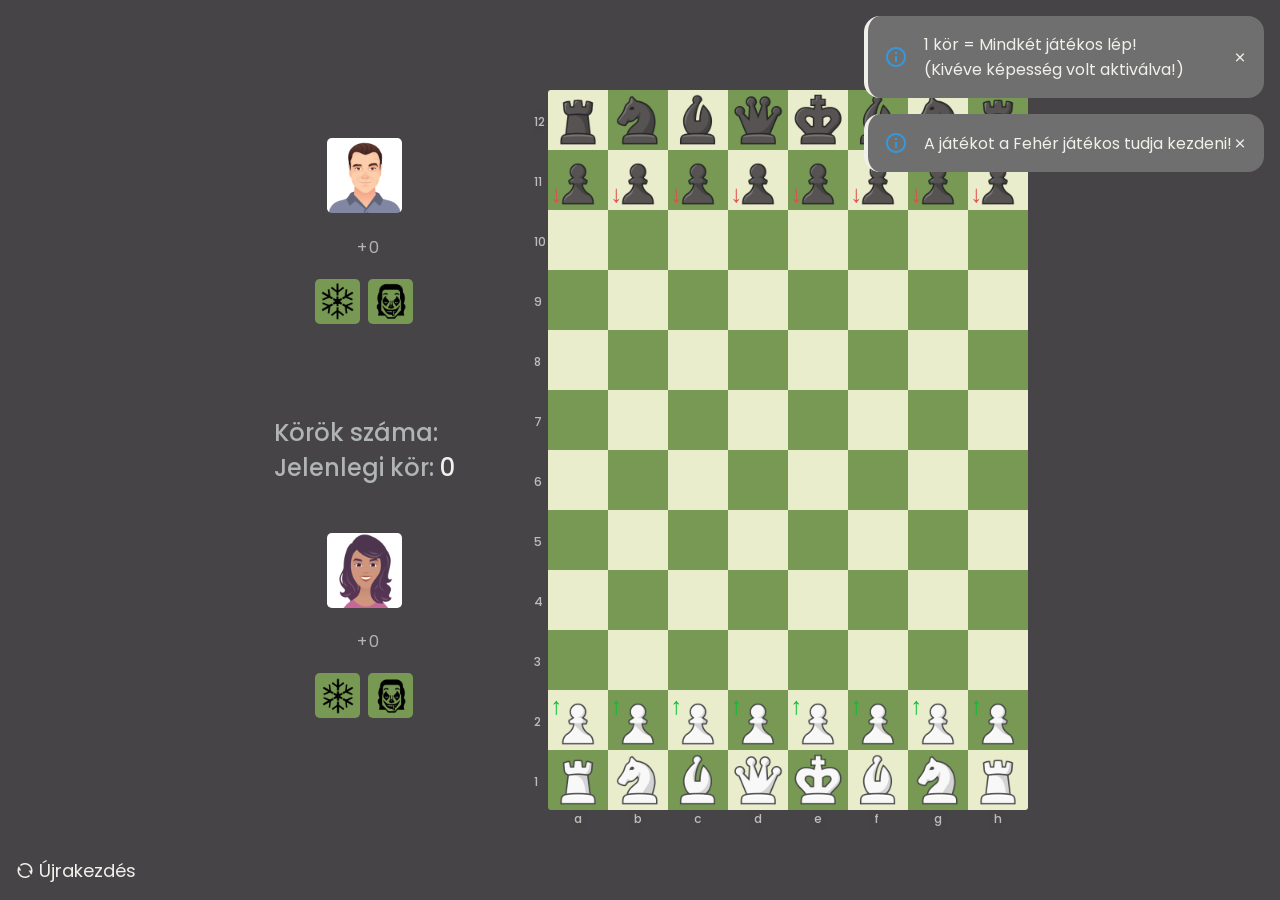
==== commit 4714d32c: "Backup save before responsiveness" ====
--- a/index.html
+++ b/index.html
@@ -22,7 +22,7 @@
     <!--======== NOTIFICATIONS ========-->
     <ul class="notifications"></ul>
     <!--======== HOME ========-->
-    <section class="home active">
+    <section class="home">
         <div class="home-container">
             <img src="Assets/Others/home.png" alt="Főoldal képe" class="home-img">
             <div class="home-data-container">
@@ -55,7 +55,7 @@
         </div>
     </section>
     <!--======== MAIN ========-->
-    <section class="game">
+    <section class="game active">
         <div class="game-container">
             <!--======== PLAYERS ========-->
             <div class="data-container">
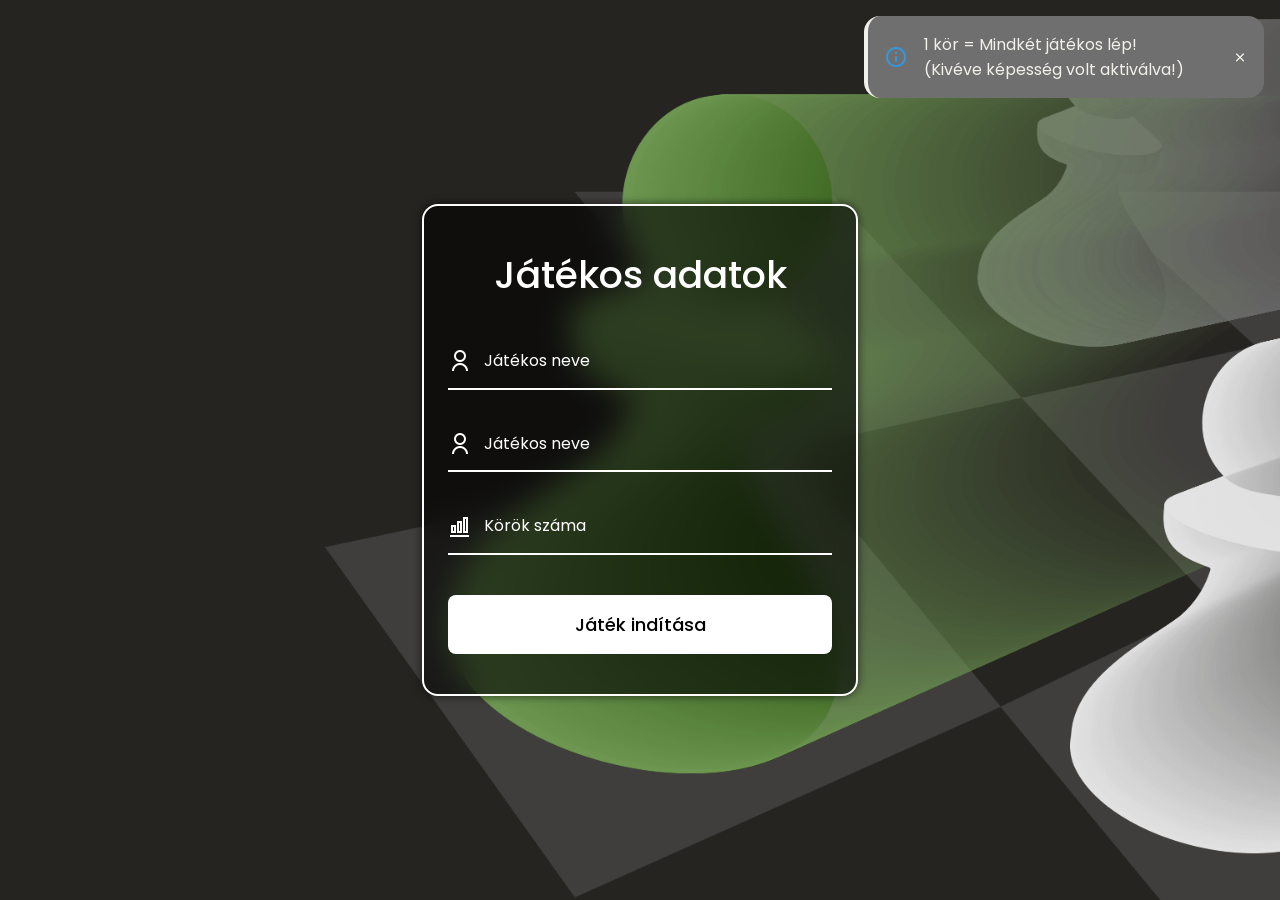
==== commit d04e0da0: "Removed test" ====
--- a/index.html
+++ b/index.html
@@ -22,7 +22,7 @@
     <!--======== NOTIFICATIONS ========-->
     <ul class="notifications"></ul>
     <!--======== HOME ========-->
-    <section class="home">
+    <section class="home active">
         <div class="home-container">
             <img src="Assets/Others/home.png" alt="Főoldal képe" class="home-img">
             <div class="home-data-container">
@@ -55,7 +55,7 @@
         </div>
     </section>
     <!--======== MAIN ========-->
-    <section class="game active">
+    <section class="game">
         <div class="game-container">
             <!--======== PLAYERS ========-->
             <div class="data-container">
--- a/CSS/style.css
+++ b/CSS/style.css
@@ -330,6 +330,7 @@
 
 .game-container{
     display: flex;
+    align-items: center;
     gap: 4.5rem;
 }
 
@@ -343,8 +344,8 @@
 
 .game-board{
     position: relative;
-    width: 480px;
-    height: 720px;
+    width: 500px;
+    height: 750px;
     background-image: url(/Assets/Board/board.png);
     background-size: 100%;
     border-radius: 3px;
@@ -369,7 +370,7 @@
     position: relative;
     display: flex;
     flex-direction: column;
-    justify-content: flex-start;
+    justify-content: center;
     align-items: center;
     max-width: 100%;
     gap: 1.2rem;
@@ -531,8 +532,8 @@
     top: 0;
     background-size: 100%;
     cursor: grab;
-    height: 8.333333333333%;
     width: 12.5%;
+    height: 8.3333333%;
     z-index: 2;
 }
 
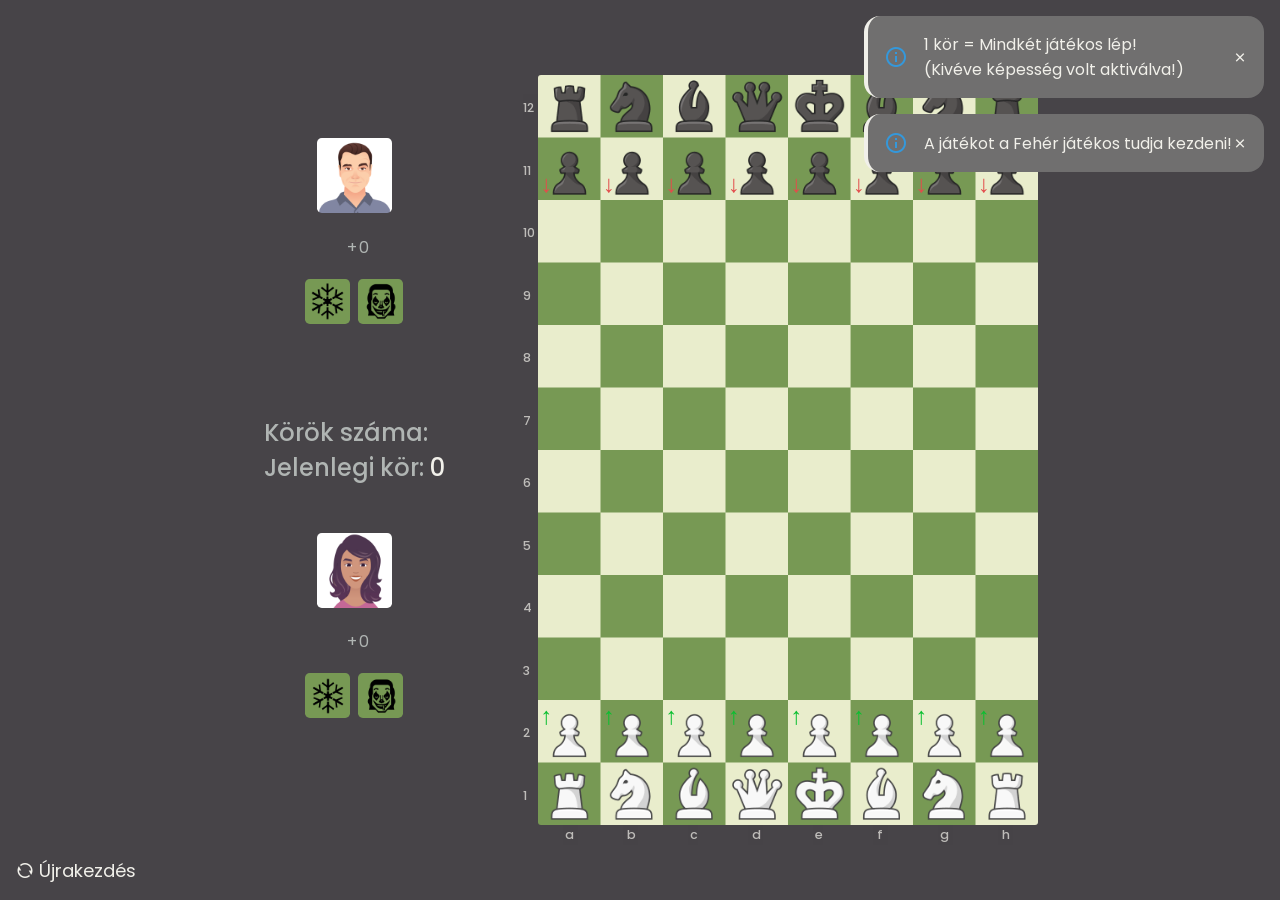
==== commit eef47338: "Possible steps checker done" ====
--- a/index.html
+++ b/index.html
@@ -22,7 +22,7 @@
     <!--======== NOTIFICATIONS ========-->
     <ul class="notifications"></ul>
     <!--======== HOME ========-->
-    <section class="home active">
+    <section class="home">
         <div class="home-container">
             <img src="Assets/Others/home.png" alt="Főoldal képe" class="home-img">
             <div class="home-data-container">
@@ -55,7 +55,7 @@
         </div>
     </section>
     <!--======== MAIN ========-->
-    <section class="game">
+    <section class="game active">
         <div class="game-container">
             <!--======== PLAYERS ========-->
             <div class="data-container">
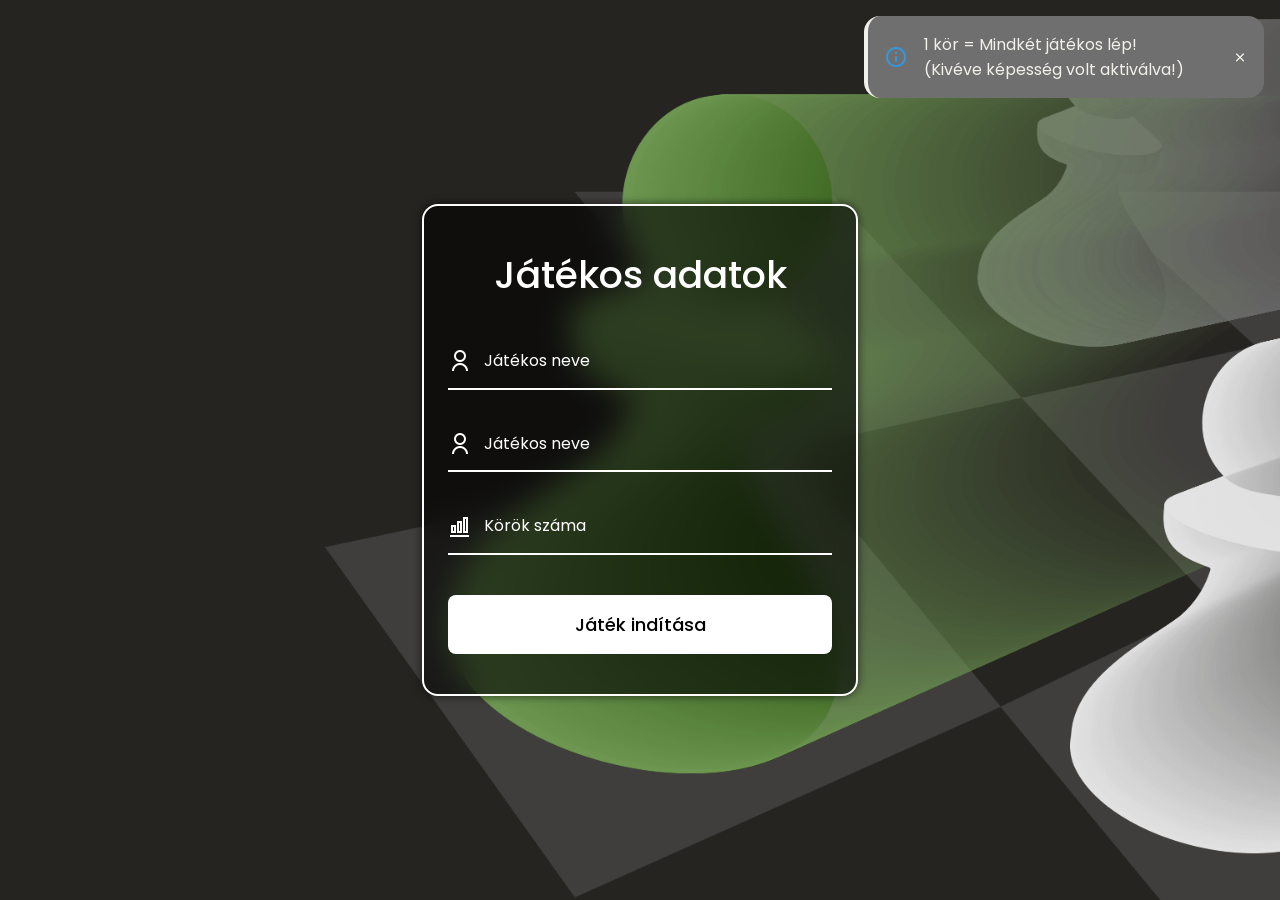
==== commit 929ce7cd: "Final version" ====
--- a/index.html
+++ b/index.html
@@ -22,7 +22,7 @@
     <!--======== NOTIFICATIONS ========-->
     <ul class="notifications"></ul>
     <!--======== HOME ========-->
-    <section class="home">
+    <section class="home active">
         <div class="home-container">
             <img src="Assets/Others/home.png" alt="Főoldal képe" class="home-img">
             <div class="home-data-container">
@@ -55,7 +55,7 @@
         </div>
     </section>
     <!--======== MAIN ========-->
-    <section class="game active">
+    <section class="game">
         <div class="game-container">
             <!--======== PLAYERS ========-->
             <div class="data-container">
